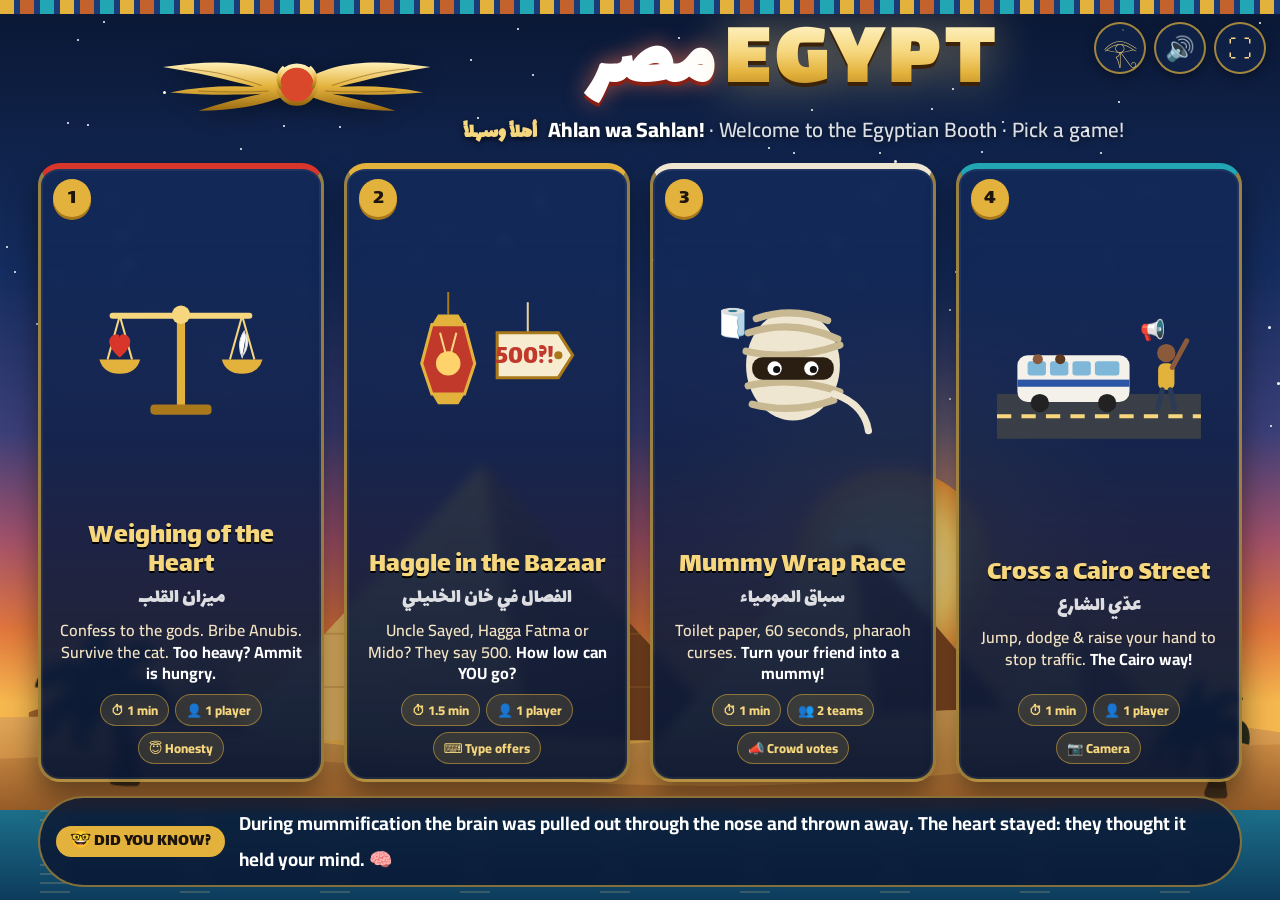
==== index.html @ 9da462ca "Egypt booth: dashboard and four interactive Egyptian games Weighing of the Heart, Haggle in the Baza" ====
<!doctype html>
<html lang="en">
<head>
<meta charset="utf-8">
<meta name="viewport" content="width=device-width, initial-scale=1, viewport-fit=cover">
<meta name="theme-color" content="#10234a">
<meta name="description" content="Egypt booth: 4 funny interactive Egyptian games. Weighing of the Heart, Haggle in the Bazaar, Mummy Wrap Race, Cross a Cairo Street.">
<title>Egypt Booth · أهلاً وسهلاً</title>
<link rel="stylesheet" href="css/base.css?v=20261118c">
<link rel="stylesheet" href="css/dashboard.css?v=20261118c">
<link rel="icon" href="data:image/svg+xml,<svg xmlns='http://www.w3.org/2000/svg' viewBox='0 0 100 100'><text y='.9em' font-size='90'>🔺</text></svg>">
</head>
<body>
<div class="scene" aria-hidden="true">
  <div class="sky"></div>
  <div class="stars" id="stars"></div>
  <div class="sun"></div>
  <svg class="pyramids" viewBox="0 0 1600 420" preserveAspectRatio="xMidYMax slice">
    <defs>
      <linearGradient id="pyL" x1="0" x2="1"><stop offset="0" stop-color="#f3c771"/><stop offset="1" stop-color="#d9993f"/></linearGradient>
      <linearGradient id="pyR" x1="0" x2="1"><stop offset="0" stop-color="#9c5a2a"/><stop offset="1" stop-color="#6e3b1c"/></linearGradient>
      <linearGradient id="dune1" x1="0" y1="0" x2="0" y2="1"><stop offset="0" stop-color="#e2a85a"/><stop offset="1" stop-color="#b8762f"/></linearGradient>
      <linearGradient id="dune2" x1="0" y1="0" x2="0" y2="1"><stop offset="0" stop-color="#c98a43"/><stop offset="1" stop-color="#8f5524"/></linearGradient>
    </defs>
    <!-- far pyramid (Menkaure) -->
    <polygon points="1130,330 1235,215 1340,330" fill="url(#pyL)" opacity=".85"/>
    <polygon points="1235,215 1340,330 1255,330" fill="url(#pyR)" opacity=".85"/>
    <!-- Great pyramid (Khufu) -->
    <polygon points="380,340 640,60 900,340" fill="url(#pyL)"/>
    <polygon points="640,60 900,340 690,340" fill="url(#pyR)"/>
    <g stroke="#b47a35" stroke-width="2" opacity=".35">
      <line x1="430" y1="286" x2="852" y2="286"/><line x1="480" y1="232" x2="802" y2="232"/><line x1="530" y1="178" x2="752" y2="178"/><line x1="580" y1="124" x2="700" y2="124"/>
    </g>
    <!-- Khafre (with casing top) -->
    <polygon points="820,340 1010,120 1200,340" fill="url(#pyL)"/>
    <polygon points="1010,120 1200,340 1045,340" fill="url(#pyR)"/>
    <polygon points="990,143 1010,120 1030,143" fill="#fbe2a6"/>
    <!-- Sphinx silhouette -->
    <g class="sphinx" transform="translate(180,282)">
      <path d="M0,58 L0,30 Q10,24 40,24 L120,22 Q150,20 160,10 L162,-18 Q166,-34 182,-34 Q198,-34 200,-16 L202,8 Q206,14 214,20 L222,58 Z" fill="#a8672e"/>
      <path d="M168,-30 L160,10 L206,10 L198,-30 Q184,-40 168,-30Z" fill="#c4823e"/>
      <rect x="-10" y="50" width="250" height="10" fill="#8f5524"/>
    </g>
    <path d="M0,330 Q200,300 420,335 T900,330 T1400,325 T1600,330 L1600,420 L0,420Z" fill="url(#dune1)"/>
    <path d="M0,370 Q300,340 600,372 T1200,365 T1600,360 L1600,420 L0,420Z" fill="url(#dune2)"/>
  </svg>
  <div class="caravan"><span>🐪</span><span>🐫</span><span>🐪</span></div>
  <div class="nile">
    <div class="shimmer"></div>
    <div class="felucca">⛵</div>
    <div class="felucca f2">⛵</div>
  </div>
  <div class="palm p1">🌴</div><div class="palm p2">🌴</div>
</div>

<div class="frieze top"></div>

<main class="dash">
  <header class="brand">
    <svg class="winged-sun" viewBox="0 0 400 110" aria-hidden="true">
      <defs><linearGradient id="gold" x1="0" y1="0" x2="0" y2="1"><stop offset="0" stop-color="#fff0b8"/><stop offset=".5" stop-color="#e3b23c"/><stop offset="1" stop-color="#9a6a12"/></linearGradient></defs>
      <g fill="url(#gold)">
        <path d="M200,55 C150,20 90,18 10,30 C60,38 100,48 140,58 C100,56 60,58 20,66 C70,70 110,70 150,68 C120,74 90,82 60,92 C110,92 150,84 180,72 Z"/>
        <path d="M200,55 C250,20 310,18 390,30 C340,38 300,48 260,58 C300,56 340,58 380,66 C330,70 290,70 250,68 C280,74 310,82 340,92 C290,92 250,84 220,72 Z"/>
      </g>
      <g stroke="#7a4f0a" stroke-width="1.5" opacity=".5" fill="none">
        <path d="M40,32 C90,36 120,46 150,56"/><path d="M360,32 C310,36 280,46 250,56"/>
        <path d="M60,64 C100,66 130,66 160,64"/><path d="M340,64 C300,66 270,66 240,64"/>
      </g>
      <circle cx="200" cy="55" r="27" fill="#d9482b" stroke="url(#gold)" stroke-width="6"/>
      <path d="M178,60 q-10,-18 4,-30 M222,60 q10,-18 -4,-30" stroke="url(#gold)" stroke-width="5" fill="none"/>
    </svg>
    <div class="titles">
      <h1 class="egypt"><span class="ar-title">مصر</span><span class="en-title">EGYPT</span></h1>
      <p class="welcome"><span class="ar">أهلاً وسهلاً</span> Ahlan wa Sahlan! <span class="dim">· Welcome to the Egyptian Booth · Pick a game!</span></p>
    </div>
  </header>

  <section class="cards" id="cards">
    <a class="card c1" href="heart.html" data-key="1" style="--d:.05s">
      <div class="num">1</div>
      <div class="art">
        <svg viewBox="0 0 200 140" class="art-heart">
          <rect x="96" y="40" width="8" height="90" rx="3" fill="#e3b23c"/>
          <rect x="70" y="124" width="60" height="10" rx="4" fill="#a8781a"/>
          <circle cx="100" cy="36" r="9" fill="#f6d77e"/>
          <g class="beam">
            <rect x="30" y="34" width="140" height="6" rx="3" fill="#f6d77e"/>
            <g class="panL"><line x1="40" y1="37" x2="28" y2="80" stroke="#f6d77e" stroke-width="2"/><line x1="40" y1="37" x2="52" y2="80" stroke="#f6d77e" stroke-width="2"/><path d="M20,80 h40 q-4,14 -20,14 q-16,0 -20,-14z" fill="#e3b23c"/><path d="M40,78 c-10,-8 -14,-18 -6,-22 c4,-2 6,0 6,3 c0,-3 2,-5 6,-3 c8,4 4,14 -6,22z" fill="#d9362b"/></g>
            <g class="panR"><line x1="160" y1="37" x2="148" y2="80" stroke="#f6d77e" stroke-width="2"/><line x1="160" y1="37" x2="172" y2="80" stroke="#f6d77e" stroke-width="2"/><path d="M140,80 h40 q-4,14 -20,14 q-16,0 -20,-14z" fill="#e3b23c"/><path d="M160,78 q-6,-14 2,-26 q4,10 -2,26z M160,77 q8,-10 4,-22" fill="#fff" stroke="#ddd"/></g>
          </g>
        </svg>
      </div>
      <h2>Weighing of the Heart</h2>
      <p class="ar-sub">ميزان القلب</p>
      <p class="tag">Confess to the gods. Bribe Anubis. Survive the cat. <b>Too heavy? Ammit is hungry.</b></p>
      <div class="meta"><span>⏱ 1 min</span><span>👤 1 player</span><span>😇 Honesty</span></div>
    </a>

    <a class="card c2" href="haggle.html" data-key="2" style="--d:.15s">
      <div class="num">2</div>
      <div class="art">
        <svg viewBox="0 0 200 140" class="art-haggle">
          <g class="lantern">
            <line x1="62" y1="0" x2="62" y2="22" stroke="#a8781a" stroke-width="2"/>
            <path d="M52,22 h20 l6,10 h-32z" fill="#e3b23c"/>
            <path d="M46,32 h32 l10,38 l-10,30 h-32 l-10,-30z" fill="#c0392b" stroke="#e3b23c" stroke-width="3"/>
            <path d="M54,40 l8,30 l8,-30" stroke="#f6d77e" stroke-width="2" fill="none"/>
            <path d="M46,100 h32 l-6,10 h-20z" fill="#e3b23c"/>
            <circle cx="62" cy="70" r="12" fill="#ffd36b" class="glow"/>
          </g>
          <g class="tag-swing">
            <line x1="140" y1="10" x2="140" y2="40" stroke="#e8d09b" stroke-width="2"/>
            <path d="M110,40 h60 l14,22 l-14,22 h-60z" fill="#f8ecd0" stroke="#a8781a" stroke-width="3"/>
            <circle cx="170" cy="62" r="4" fill="#a8781a"/>
            <text x="137" y="70" text-anchor="middle" font-family="Lalezar, Impact" font-size="26" fill="#c0392b">500?!</text>
          </g>
        </svg>
      </div>
      <h2>Haggle in the Bazaar</h2>
      <p class="ar-sub">الفصال في خان الخليلي</p>
      <p class="tag">Uncle Sayed, Hagga Fatma or Mido? They say 500. <b>How low can YOU go?</b></p>
      <div class="meta"><span>⏱ 1.5 min</span><span>👤 1 player</span><span>⌨️ Type offers</span></div>
    </a>

    <a class="card c3" href="mummy.html" data-key="3" style="--d:.25s">
      <div class="num">3</div>
      <div class="art">
        <svg viewBox="0 0 200 140" class="art-mummy">
          <g class="mummy-head">
            <ellipse cx="100" cy="72" rx="46" ry="54" fill="#efe6d2"/>
            <g stroke="#c9b993" stroke-width="7" stroke-linecap="round" fill="none">
              <path d="M56,40 q44,-14 88,6"/><path d="M54,58 q46,10 92,-6"/><path d="M56,92 q44,-10 90,6"/><path d="M60,110 q40,10 80,-4"/><path d="M64,26 q36,-12 70,2"/>
            </g>
            <rect x="60" y="64" width="80" height="22" rx="10" fill="#2a1d12"/>
            <circle class="eye" cx="82" cy="75" r="7" fill="#fff"/><circle class="eye" cx="118" cy="75" r="7" fill="#fff"/>
            <circle class="pupil" cx="84" cy="76" r="3.5" fill="#111"/><circle class="pupil" cx="120" cy="76" r="3.5" fill="#111"/>
            <path d="M140,100 q30,10 34,36" stroke="#efe6d2" stroke-width="7" fill="none" stroke-linecap="round" class="strip"/>
          </g>
          <text x="24" y="40" font-size="28">🧻</text>
        </svg>
      </div>
      <h2>Mummy Wrap Race</h2>
      <p class="ar-sub">سباق المومياء</p>
      <p class="tag">Toilet paper, 60 seconds, pharaoh curses. <b>Turn your friend into a mummy!</b></p>
      <div class="meta"><span>⏱ 1 min</span><span>👥 2 teams</span><span>📣 Crowd votes</span></div>
    </a>

    <a class="card c4" href="street.html" data-key="4" style="--d:.35s">
      <div class="num">4</div>
      <div class="art">
        <svg viewBox="0 0 200 140" class="art-street">
          <rect x="0" y="96" width="200" height="44" fill="#3a3f47"/>
          <g stroke="#f6d77e" stroke-width="4" stroke-dasharray="14 10"><line x1="0" y1="118" x2="200" y2="118"/></g>
          <g class="bus">
            <rect x="20" y="58" width="110" height="46" rx="10" fill="#f4f1ea"/>
            <rect x="20" y="82" width="110" height="7" fill="#2b56a6"/>
            <rect x="30" y="64" width="18" height="14" rx="3" fill="#7fb7d9"/><rect x="52" y="64" width="18" height="14" rx="3" fill="#7fb7d9"/><rect x="74" y="64" width="18" height="14" rx="3" fill="#7fb7d9"/><rect x="96" y="64" width="24" height="14" rx="3" fill="#7fb7d9"/>
            <circle cx="42" cy="105" r="9" fill="#222"/><circle cx="108" cy="105" r="9" fill="#222"/>
            <circle cx="40" cy="62" r="5" fill="#8b5a3c"/><circle cx="62" cy="62" r="5" fill="#5c3a22"/>
          </g>
          <g class="walker">
            <circle cx="166" cy="56" r="9" fill="#8b5a3c"/>
            <rect x="158" y="66" width="16" height="26" rx="6" fill="#e3b23c"/>
            <line x1="172" y1="70" x2="186" y2="44" stroke="#8b5a3c" stroke-width="5" stroke-linecap="round" class="hand"/>
            <line x1="162" y1="92" x2="158" y2="110" stroke="#2b3a55" stroke-width="5" stroke-linecap="round"/><line x1="170" y1="92" x2="174" y2="110" stroke="#2b3a55" stroke-width="5" stroke-linecap="round"/>
          </g>
          <text x="140" y="40" font-size="20" class="honk">📢</text>
        </svg>
      </div>
      <h2>Cross a Cairo Street</h2>
      <p class="ar-sub">عدّي الشارع</p>
      <p class="tag">Jump, dodge &amp; raise your hand to stop traffic. <b>The Cairo way!</b></p>
      <div class="meta"><span>⏱ 1 min</span><span>👤 1 player</span><span>📷 Camera</span></div>
    </a>
  </section>

  <footer class="ticker">
    <div class="ticker-label">🤓 DID YOU KNOW?</div>
    <div class="ticker-text" id="fact"></div>
  </footer>
</main>

<div class="corner">
  <button class="iconbtn" id="nameBtn" title="Your name in hieroglyphs (N)">𓂀</button>
  <button class="iconbtn" id="muteBtn" title="Sound (M)">🔊</button>
  <button class="iconbtn" id="fsBtn" title="Fullscreen (F)">⛶</button>
</div>

<div class="modal" id="nameModal" hidden>
  <div class="modal-card">
    <button class="iconbtn close" id="nameClose" aria-label="Close">✕</button>
    <h2>Your Name in Hieroglyphs <span class="ar">اسمك بالهيروغليفي</span></h2>
    <p>Type your name and see how a pharaoh would have written it 3,000 years ago.</p>
    <input id="nameInput" maxlength="16" placeholder="Type your name…" autocomplete="off" spellcheck="false">
    <div class="name-out" id="nameOut"></div>
    <div class="legend" id="nameLegend"></div>
    <p class="small">The oval frame is a <b>cartouche</b>. Only pharaohs had their names in one, so today you're royalty. 👑</p>
  </div>
</div>

<script src="js/common.js?v=20261118c"></script>
<script src="js/dashboard.js?v=20261118c"></script>
</body>
</html>
---- css/base.css ----
/* ===== Egypt Booth — shared styles ===== */
@font-face { font-family: "Lalezar"; src: url("../vendor/fonts/lalezar-latin.woff2") format("woff2"); font-display: swap; unicode-range: U+0000-00FF, U+0131, U+0152-0153, U+02BB-02BC, U+02C6, U+02DA, U+02DC, U+2000-206F, U+2074, U+20AC, U+2122, U+2191, U+2193, U+2212, U+2215, U+FEFF, U+FFFD; }
@font-face { font-family: "Lalezar"; src: url("../vendor/fonts/lalezar-arabic.woff2") format("woff2"); font-display: swap; unicode-range: U+0600-06FF, U+0750-077F, U+0870-088E, U+0890-0891, U+0897-08E1, U+08E3-08FF, U+200C-200E, U+2010-2011, U+204F, U+2E41, U+FB50-FDFF, U+FE70-FE74, U+FE76-FEFC; }
@font-face { font-family: "Cairo"; src: url("../vendor/fonts/cairo-latin.woff2") format("woff2"); font-weight: 200 1000; font-display: swap; unicode-range: U+0000-00FF, U+0131, U+0152-0153, U+02BB-02BC, U+02C6, U+02DA, U+02DC, U+2000-206F, U+2074, U+20AC, U+2122, U+2191, U+2193, U+2212, U+2215, U+FEFF, U+FFFD; }
@font-face { font-family: "Cairo"; src: url("../vendor/fonts/cairo-arabic.woff2") format("woff2"); font-weight: 200 1000; font-display: swap; unicode-range: U+0600-06FF, U+0750-077F, U+0870-088E, U+0890-0891, U+0897-08E1, U+08E3-08FF, U+200C-200E, U+2010-2011, U+204F, U+2E41, U+FB50-FDFF, U+FE70-FE74, U+FE76-FEFC; }
@font-face { font-family: "Hiero"; src: url("../vendor/fonts/noto-hieroglyphs.woff2") format("woff2"); font-display: swap; }

:root {
  --lapis: #10234a;
  --lapis-2: #1b3b78;
  --lapis-3: #2b56a6;
  --gold: #e3b23c;
  --gold-2: #f6d77e;
  --gold-3: #a8781a;
  --sand: #f3e3c3;
  --papyrus: #ead8ab;
  --papyrus-2: #d9c08a;
  --terracotta: #c4622d;
  --nile: #22a6b3;
  --ink: #1d140c;
  --red: #c0392b;
  --green: #2e9e5b;
  --display: "Lalezar", "Impact", "Arial Black", system-ui, sans-serif;
  --body: "Cairo", "Segoe UI", system-ui, sans-serif;
  --hiero: "Hiero", "Segoe UI Historic", "Noto Sans Egyptian Hieroglyphs", serif;
  --radius: 18px;
  --shadow: 0 10px 30px rgba(0,0,0,.35);
}

* { box-sizing: border-box; }
[hidden] { display: none !important; }
html, body { height: 100%; }
body {
  margin: 0;
  font-family: var(--body);
  color: var(--sand);
  background: var(--lapis);
  overflow: hidden;
  user-select: none;
  -webkit-user-select: none;
}
input, textarea { user-select: text; -webkit-user-select: text; }
button { font-family: inherit; cursor: pointer; }
.ar { font-family: var(--display); direction: rtl; }

/* ---------- buttons ---------- */
.btn {
  --c: var(--gold);
  --t: var(--ink);
  display: inline-flex; align-items: center; justify-content: center; gap: .5em;
  border: 0; border-radius: 999px;
  padding: .7em 1.5em;
  font-family: var(--display); font-size: clamp(18px, 1.6vw, 28px); letter-spacing: .5px;
  color: var(--t);
  background: linear-gradient(180deg, color-mix(in srgb, var(--c) 80%, #fff) 0%, var(--c) 55%, color-mix(in srgb, var(--c) 75%, #000) 100%);
  box-shadow: 0 5px 0 color-mix(in srgb, var(--c) 55%, #000), 0 10px 22px rgba(0,0,0,.35);
  transition: transform .12s, box-shadow .12s, filter .12s;
}
.btn:hover { filter: brightness(1.08); transform: translateY(-2px); }
.btn:active { transform: translateY(4px); box-shadow: 0 1px 0 color-mix(in srgb, var(--c) 55%, #000), 0 4px 10px rgba(0,0,0,.3); }
.btn:focus-visible { outline: 4px solid #fff; outline-offset: 3px; }
.btn.blue { --c: var(--lapis-3); --t: #fff; }
.btn.red { --c: #d9483b; --t: #fff; }
.btn.green { --c: #34b36a; --t: #fff; }
.btn.ghost { --c: rgba(255,255,255,.14); --t: #fff; box-shadow: none; background: rgba(255,255,255,.12); border: 2px solid rgba(255,255,255,.35); }
.btn.small { font-size: clamp(14px, 1.1vw, 18px); padding: .5em 1.1em; }
.btn .key { font-family: var(--body); font-weight: 800; font-size: .6em; background: rgba(0,0,0,.18); border-radius: 6px; padding: .1em .45em; }
.btn[disabled] { opacity: .45; pointer-events: none; }

/* ---------- top bar for games ---------- */
.gamebar {
  position: fixed; top: 0; left: 0; right: 0; z-index: 50;
  display: flex; align-items: center; justify-content: space-between; gap: 12px;
  padding: 10px 18px;
  pointer-events: none;
}
.gamebar > * { pointer-events: auto; }
.gamebar .title {
  font-family: var(--display); font-size: clamp(18px, 1.8vw, 30px); color: var(--gold-2);
  text-shadow: 0 2px 0 #000, 0 0 18px rgba(227,178,60,.5);
  background: rgba(16,35,74,.65); padding: 4px 22px; border-radius: 999px; border: 2px solid rgba(227,178,60,.5);
  backdrop-filter: blur(4px);
}
.iconbtn {
  width: 52px; height: 52px; border-radius: 50%;
  border: 2px solid rgba(227,178,60,.7); background: rgba(16,35,74,.75);
  color: var(--gold-2); font-size: 24px; display: grid; place-items: center;
  box-shadow: 0 4px 12px rgba(0,0,0,.35); transition: transform .15s;
}
.iconbtn:hover { transform: scale(1.08); }
.iconbtn:focus-visible { outline: 3px solid #fff; }
.bar-right { display: flex; gap: 10px; }

/* ---------- screens ---------- */
.screen { position: fixed; inset: 0; display: none; }
.screen.active { display: block; }

/* ---------- egyptian frieze ---------- */
.frieze {
  height: 14px;
  background:
    repeating-linear-gradient(90deg, var(--gold) 0 14px, var(--lapis-2) 14px 20px, var(--terracotta) 20px 34px, var(--lapis-2) 34px 40px, var(--nile) 40px 54px, var(--lapis-2) 54px 60px);
}

/* ---------- cartouche ---------- */
.cartouche {
  display: inline-flex; align-items: center; gap: .08em;
  font-family: var(--hiero); font-size: 46px; line-height: 1.1; color: var(--ink);
  padding: .12em .45em .12em .35em;
  background: linear-gradient(180deg, #fbefcf, #e9cf92);
  border: 4px solid var(--gold-3); border-radius: 999px;
  position: relative; box-shadow: inset 0 0 0 3px #fff6, 0 6px 18px rgba(0,0,0,.3);
  min-height: 1.5em; min-width: 2.2em;
}
.cartouche::after { content: ""; position: absolute; right: -14px; top: 12%; bottom: 12%; width: 7px; background: var(--gold-3); border-radius: 4px; }

/* ---------- closure overlay ---------- */
.closure {
  position: fixed; inset: 0; z-index: 200;
  display: grid; place-items: center;
  background: radial-gradient(ellipse at 50% 40%, rgba(27,59,120,.92), rgba(5,12,28,.97));
  animation: fadeIn .4s ease;
  overflow: hidden;
}
.closure::before {
  content: ""; position: absolute; inset: -50%;
  background: repeating-conic-gradient(from 0deg, rgba(227,178,60,.10) 0 10deg, transparent 10deg 20deg);
  animation: spin 40s linear infinite;
}
.closure.mood-lose::before { background: repeating-conic-gradient(from 0deg, rgba(196,98,45,.10) 0 10deg, transparent 10deg 20deg); }
.closure-card {
  position: relative; z-index: 2;
  width: min(1040px, 94vw); max-height: 96vh; overflow-y: auto; overflow-x: hidden;
  text-align: center;
  padding: clamp(12px, 2.2vh, 34px) clamp(18px, 3vw, 50px);
  background: linear-gradient(180deg, #f8ecd0, #e8d09b);
  color: var(--ink);
  border-radius: 28px;
  border: 6px solid var(--gold);
  box-shadow: 0 0 0 6px var(--lapis), 0 0 0 10px var(--gold-3), 0 30px 80px rgba(0,0,0,.6);
  animation: popIn .6s cubic-bezier(.2,1.6,.4,1);
}
.closure-emoji { font-size: clamp(44px, 7.5vh, 90px); line-height: 1; animation: bounce 1.2s ease-in-out infinite; }
.closure-ar { font-family: var(--display); font-size: clamp(34px, 6vh, 76px); margin: 2px 0 0; color: var(--lapis); line-height: 1.2; direction: rtl; }
.closure-title { font-family: var(--display); font-size: clamp(26px, 4.4vh, 54px); margin: 0; color: var(--terracotta); line-height: 1.1; }
.closure-trans { font-size: clamp(15px, 2vh, 20px); font-style: italic; opacity: .75; margin: 2px 0 6px; }
.closure-sub { font-size: clamp(17px, 2.5vh, 26px); font-weight: 700; margin: 4px auto 8px; max-width: 800px; line-height: 1.35; }
.closure-stats { display: flex; flex-wrap: wrap; gap: 12px; justify-content: center; margin: 6px 0; }
.stat {
  background: var(--lapis); color: var(--gold-2); border-radius: 14px; padding: 8px 18px; min-width: 130px;
  box-shadow: inset 0 0 0 2px var(--gold-3);
}
.stat b { display: block; font-family: var(--display); font-size: clamp(24px, 3.6vh, 38px); color: #fff; line-height: 1.1; }
.stat span { font-size: 14px; font-weight: 700; letter-spacing: .5px; text-transform: uppercase; }
.closure-extra { margin: 8px 0; max-width: 100%; }
.closure-signoff { font-size: clamp(16px, 2.2vh, 22px); font-weight: 800; color: var(--lapis-2); margin: 6px 0 2px; }
.closure-gloss { font-size: 14px; opacity: .8; margin-bottom: 10px; }
.closure-gloss b { color: var(--terracotta); }
.closure-actions { display: flex; gap: 16px; justify-content: center; flex-wrap: wrap; }
.closure-auto { font-size: 13px; opacity: .6; margin-top: 6px; }
.camel-walk {
  position: absolute; bottom: 3vh; left: -160px; z-index: 1; font-size: 90px;
  animation: camelWalk 14s linear infinite;
  transform: scaleX(-1);
}
.camel-walk span { display: inline-block; animation: camelBob .6s ease-in-out infinite; }

/* ---------- toast ---------- */
.toast {
  position: fixed; left: 50%; top: 90px; transform: translateX(-50%);
  z-index: 300; background: var(--lapis); color: var(--gold-2); border: 2px solid var(--gold);
  padding: 10px 22px; border-radius: 999px; font-weight: 800; font-size: 18px;
  box-shadow: var(--shadow); animation: toastIn .3s ease;
}

/* ---------- confetti canvas ---------- */
#confetti { position: fixed; inset: 0; pointer-events: none; z-index: 250; }

/* ---------- keyframes ---------- */
@keyframes fadeIn { from { opacity: 0; } to { opacity: 1; } }
@keyframes popIn { 0% { transform: scale(.4) rotate(-4deg); opacity: 0; } 100% { transform: scale(1) rotate(0); opacity: 1; } }
@keyframes spin { to { transform: rotate(360deg); } }
@keyframes bounce { 0%,100% { transform: translateY(0); } 50% { transform: translateY(-12px); } }
@keyframes camelWalk { from { left: -160px; } to { left: 110vw; } }
@keyframes camelBob { 0%,100% { transform: translateY(0) rotate(-2deg); } 50% { transform: translateY(-8px) rotate(2deg); } }
@keyframes toastIn { from { opacity: 0; transform: translate(-50%, -20px); } to { opacity: 1; transform: translate(-50%, 0); } }
@keyframes shake { 0%,100% { transform: translate(0,0); } 20% { transform: translate(-12px, 6px); } 40% { transform: translate(10px,-8px); } 60% { transform: translate(-8px, 4px); } 80% { transform: translate(6px,-4px); } }
@keyframes pulse { 0%,100% { transform: scale(1); } 50% { transform: scale(1.06); } }
@keyframes floatUp { from { opacity: 1; transform: translateY(0); } to { opacity: 0; transform: translateY(-80px); } }

@media (prefers-reduced-motion: reduce) {
  .closure::before, .camel-walk { animation: none; }
}

/* ===== PHONE ===== */
html { -webkit-text-size-adjust: 100%; }
button, a { touch-action: manipulation; -webkit-tap-highlight-color: transparent; }
@media (max-width: 760px), (max-height: 520px) {
  .gamebar { padding: 6px 8px; padding-top: max(6px, env(safe-area-inset-top)); }
  .iconbtn { width: 40px; height: 40px; font-size: 19px; }
  .bar-right { gap: 6px; }
  .gamebar .title { font-size: 14px; padding: 3px 12px; max-width: calc(100vw - 200px); overflow: hidden; text-overflow: ellipsis; white-space: nowrap; }
  .btn { font-size: 17px; padding: .65em 1.1em; }
  .btn .key { display: none; }
  .closure { place-items: start center; overflow-y: auto; padding: 10px 0; }
  .closure-card { width: 96vw; max-height: none; padding: 14px 12px; border-width: 4px; box-shadow: 0 0 0 4px var(--lapis), 0 20px 50px rgba(0,0,0,.6); }
  .closure-emoji { font-size: 44px; }
  .closure-ar { font-size: 32px; }
  .closure-title { font-size: 26px; }
  .closure-sub { font-size: 16px; }
  .stat { min-width: 0; flex: 1 1 28%; padding: 6px 8px; }
  .stat b { font-size: 22px; }
  .stat span { font-size: 10px; }
  .closure-signoff { font-size: 14px; }
  .closure-actions .btn { flex: 1 1 40%; }
  .camel-walk { font-size: 50px; }
  .cartouche { font-size: 34px; }
}
---- css/dashboard.css ----
/* ===== Dashboard ===== */
.scene { position: fixed; inset: 0; overflow: hidden; z-index: 0; }
.sky { position: absolute; inset: 0; background: linear-gradient(180deg, #0a1733 0%, #142c5e 30%, #3b3f78 48%, #a2516a 60%, #e0763c 70%, #f6b74e 78%); }
.stars { position: absolute; inset: 0 0 50% 0; }
.stars i { position: absolute; width: 2px; height: 2px; background: #fff; border-radius: 50%; animation: twinkle 3s ease-in-out infinite; }
.sun { position: absolute; left: 62%; top: 52%; width: 22vh; height: 22vh; border-radius: 50%; background: radial-gradient(circle, #fff6c9 0%, #ffd56b 45%, #f39a3a 70%, rgba(243,154,58,0) 72%); box-shadow: 0 0 120px 60px rgba(255,190,90,.45); animation: sunPulse 6s ease-in-out infinite; }
.pyramids { position: absolute; left: 0; right: 0; bottom: 9vh; width: 100%; height: 46vh; }
.caravan { position: absolute; bottom: 15vh; left: -20vw; font-size: 3.4vh; filter: brightness(.25) sepia(1); animation: caravan 70s linear infinite; white-space: nowrap; transform: scaleX(-1); }
.caravan span { display: inline-block; margin-right: 1.2vh; animation: camelBob .7s ease-in-out infinite; }
.caravan span:nth-child(2) { animation-delay: .2s; } .caravan span:nth-child(3) { animation-delay: .4s; }
.nile { position: absolute; left: 0; right: 0; bottom: 0; height: 10vh; background: linear-gradient(180deg, #1c6f8a, #0d3b5c); overflow: hidden; }
.nile .shimmer { position: absolute; inset: 0; background: repeating-linear-gradient(90deg, transparent 0 40px, rgba(255,220,150,.35) 40px 70px, transparent 70px 140px); background-size: 280px 100%; opacity: .5; animation: shimmer 6s linear infinite; mask-image: repeating-linear-gradient(180deg, #000 0 2px, transparent 2px 9px); -webkit-mask-image: repeating-linear-gradient(180deg, #000 0 2px, transparent 2px 9px); }
.felucca { position: absolute; bottom: 2vh; left: -10vw; font-size: 6vh; animation: sail 48s linear infinite; filter: drop-shadow(0 4px 2px rgba(0,0,0,.3)); }
.felucca.f2 { font-size: 4vh; bottom: 5vh; animation-duration: 75s; animation-delay: -30s; opacity: .8; }
.palm { position: absolute; bottom: 7vh; font-size: 16vh; filter: brightness(.35) saturate(.6); transform-origin: bottom center; animation: sway 5s ease-in-out infinite; }
.palm.p1 { left: 1vw; } .palm.p2 { right: 1vw; font-size: 12vh; animation-delay: -2s; }

.frieze.top { position: fixed; top: 0; left: 0; right: 0; z-index: 5; }

.dash { position: relative; z-index: 2; height: 100vh; display: flex; flex-direction: column; padding: 2.4vh 3vw 1.5vh; gap: 1.6vh; }

/* brand */
.brand { display: flex; align-items: center; justify-content: center; gap: 2vw; animation: dropIn .9s cubic-bezier(.2,1.4,.4,1) both; }
.winged-sun { width: clamp(160px, 22vw, 360px); filter: drop-shadow(0 4px 10px rgba(0,0,0,.4)); animation: float 4s ease-in-out infinite; }
.titles { text-align: center; }
.egypt { margin: 0; display: flex; align-items: baseline; justify-content: center; gap: .3em; line-height: .95; }
.en-title { font-family: var(--display); font-size: clamp(54px, 10vh, 120px); letter-spacing: .08em; background: linear-gradient(180deg, #fff3c4 0%, #f6d77e 35%, #e3b23c 60%, #9a6a12 100%); -webkit-background-clip: text; background-clip: text; color: transparent; filter: drop-shadow(0 4px 0 #3b2208) drop-shadow(0 0 24px rgba(246,215,126,.45)); }
.ar-title { font-family: var(--display); font-size: clamp(48px, 9vh, 108px); color: #fff; text-shadow: 0 4px 0 #8a1f14, 0 0 22px rgba(255,120,80,.6); }
.welcome { margin: .3vh 0 0; font-size: clamp(16px, 2.3vh, 26px); font-weight: 800; color: #fff; text-shadow: 0 2px 6px rgba(0,0,0,.7); }
.welcome .ar { color: var(--gold-2); margin-right: .3em; }
.welcome .dim { font-weight: 600; opacity: .85; }

/* cards */
.cards { flex: 1; display: grid; grid-template-columns: repeat(4, 1fr); gap: 1.6vw; min-height: 0; }
.card {
  position: relative; display: flex; flex-direction: column; align-items: center; text-align: center;
  padding: 1.4vh 1.2vw 1.6vh; text-decoration: none; color: var(--sand);
  background: linear-gradient(180deg, rgba(20,44,94,.55) 0%, rgba(14,32,70,.86) 45%, rgba(10,23,51,.95) 100%);
  border: 3px solid rgba(227,178,60,.65); border-radius: 22px;
  box-shadow: 0 14px 30px rgba(0,0,0,.45), inset 0 0 0 2px rgba(255,255,255,.06);
  overflow: hidden; outline: none;
  transition: transform .25s cubic-bezier(.2,1.4,.4,1), box-shadow .25s, border-color .25s;
  animation: cardIn .8s cubic-bezier(.2,1.4,.4,1) both; animation-delay: var(--d);
  backdrop-filter: blur(6px);
}
.card::before { content: ""; position: absolute; top: 0; left: -120%; width: 60%; height: 100%; background: linear-gradient(100deg, transparent, rgba(255,255,255,.18), transparent); transform: skewX(-20deg); transition: left .6s; }
.card:hover::before, .card.sel::before { left: 140%; }
.card:hover, .card.sel { transform: translateY(-10px) scale(1.03); border-color: var(--gold-2); box-shadow: 0 24px 50px rgba(0,0,0,.55), 0 0 0 4px rgba(246,215,126,.35), 0 0 40px rgba(246,215,126,.35); }
.card .num { position: absolute; top: 10px; left: 12px; width: 38px; height: 38px; border-radius: 50%; display: grid; place-items: center; font-family: var(--display); font-size: 22px; color: var(--ink); background: var(--gold); box-shadow: 0 3px 0 var(--gold-3); }
.card .art { width: 100%; flex: 1 1 auto; min-height: 0; display: grid; place-items: center; }
.card .art svg { width: 82%; max-height: 100%; height: auto; overflow: visible; }
.card h2 { margin: .6vh 0 0; font-family: var(--display); font-weight: 400; font-size: clamp(20px, 3.1vh, 36px); color: var(--gold-2); line-height: 1.05; text-shadow: 0 2px 0 #000; }
.card .ar-sub { margin: .2vh 0 .6vh; font-family: var(--display); font-size: clamp(16px, 2.3vh, 26px); color: #fff; opacity: .85; direction: rtl; }
.card .tag { margin: 0 0 1vh; font-size: clamp(13px, 1.8vh, 19px); line-height: 1.35; font-weight: 600; min-height: 3.6em; }
.card .tag b { color: #fff; }
.card .meta { display: flex; flex-wrap: wrap; gap: 6px; justify-content: center; }
.card .meta span { font-size: clamp(11px, 1.45vh, 15px); font-weight: 800; background: rgba(227,178,60,.15); border: 1px solid rgba(227,178,60,.5); color: var(--gold-2); padding: 3px 10px; border-radius: 999px; }
.c1 { --accent: #d9362b; } .c2 { --accent: #e3b23c; } .c3 { --accent: #efe6d2; } .c4 { --accent: #22a6b3; }
.card { border-top: 6px solid var(--accent); }

/* card art animations */
.art-heart .beam { transform-origin: 100px 37px; animation: tilt 3s ease-in-out infinite; }
.art-heart .panL { transform-origin: 40px 37px; animation: untilt 3s ease-in-out infinite; }
.art-heart .panR { transform-origin: 160px 37px; animation: untilt 3s ease-in-out infinite; }
.art-haggle .lantern { transform-origin: 62px 0; animation: swing 2.6s ease-in-out infinite; }
.art-haggle .tag-swing { transform-origin: 140px 10px; animation: swing 2s ease-in-out infinite reverse; }
.art-haggle .glow { animation: glow 1.4s ease-in-out infinite; }
.art-mummy .mummy-head { transform-origin: 100px 120px; animation: wobble 2.4s ease-in-out infinite; }
.art-mummy .pupil { animation: look 3s ease-in-out infinite; }
.art-mummy .eye, .art-mummy .pupil { transform-box: fill-box; transform-origin: center; }
.art-mummy .strip { animation: flap 1s ease-in-out infinite; transform-origin: 140px 100px; }
.art-street .bus { animation: drive 3s linear infinite; }
.art-street .hand { transform-origin: 172px 70px; animation: wave .5s ease-in-out infinite alternate; }
.art-street .honk { animation: honk 1s steps(2) infinite; }

/* ticker */
.ticker { display: flex; align-items: center; gap: 14px; background: rgba(10,23,51,.85); border: 2px solid rgba(227,178,60,.55); border-radius: 999px; padding: .8vh 1.2vw; min-height: 5vh; backdrop-filter: blur(4px); }
.ticker-label { flex: none; font-family: var(--display); color: var(--ink); background: var(--gold); padding: 2px 14px; border-radius: 999px; font-size: clamp(14px, 1.9vh, 20px); }
.ticker-text { font-weight: 700; font-size: clamp(14px, 2.1vh, 22px); color: #fff; transition: opacity .5s, transform .5s; }
.ticker-text.out { opacity: 0; transform: translateY(10px); }

.corner { position: fixed; right: 14px; top: 22px; z-index: 10; display: flex; gap: 8px; }
#nameBtn { font-family: var(--hiero); font-size: 28px; }

/* modal */
.modal { position: fixed; inset: 0; z-index: 100; display: grid; place-items: center; background: rgba(5,12,28,.75); backdrop-filter: blur(6px); animation: fadeIn .25s; }
.modal[hidden] { display: none; }
.modal-card { position: relative; width: min(820px, 92vw); text-align: center; padding: 30px 36px; color: var(--ink); background: linear-gradient(180deg, #f8ecd0, #e8d09b); border: 6px solid var(--gold); border-radius: 26px; box-shadow: 0 0 0 6px var(--lapis), 0 30px 80px rgba(0,0,0,.6); animation: popIn .45s cubic-bezier(.2,1.6,.4,1); }
.modal-card h2 { font-family: var(--display); font-weight: 400; color: var(--lapis); font-size: 38px; margin: 0; }
.modal-card h2 .ar { display: block; font-size: 26px; color: var(--terracotta); }
.modal-card p { font-size: 18px; font-weight: 600; }
.modal-card .close { position: absolute; right: 14px; top: 14px; }
#nameInput { width: 100%; font-family: var(--display); font-size: 36px; text-align: center; padding: 10px 16px; border: 4px solid var(--gold-3); border-radius: 16px; background: #fffaf0; color: var(--lapis); outline: none; }
#nameInput:focus { border-color: var(--lapis-3); }
.name-out { min-height: 110px; display: grid; place-items: center; margin: 18px 0 8px; }
.name-out .cartouche { font-size: 64px; animation: popIn .3s; }
.legend { display: flex; flex-wrap: wrap; gap: 8px; justify-content: center; }
.legend span { background: var(--lapis); color: var(--gold-2); border-radius: 10px; padding: 4px 10px; font-weight: 700; font-size: 14px; }
.legend span i { font-style: normal; font-family: var(--hiero); font-size: 22px; color: #fff; margin-right: 4px; }
.modal-card .small { font-size: 15px; opacity: .8; margin-bottom: 0; }

/* keyframes */
@keyframes twinkle { 0%,100% { opacity: .2; } 50% { opacity: 1; } }
@keyframes sunPulse { 0%,100% { transform: scale(1); } 50% { transform: scale(1.05); } }
@keyframes caravan { from { left: -20vw; } to { left: 110vw; } }
@keyframes sail { from { left: -10vw; } to { left: 110vw; } }
@keyframes shimmer { from { background-position: 0 0; } to { background-position: 280px 0; } }
@keyframes sway { 0%,100% { transform: rotate(-2deg); } 50% { transform: rotate(2deg); } }
@keyframes float { 0%,100% { transform: translateY(0); } 50% { transform: translateY(-8px); } }
@keyframes dropIn { from { opacity: 0; transform: translateY(-60px); } to { opacity: 1; transform: none; } }
@keyframes cardIn { from { opacity: 0; transform: translateY(60px) scale(.9); } to { opacity: 1; transform: none; } }
@keyframes tilt { 0%,100% { transform: rotate(-9deg); } 50% { transform: rotate(9deg); } }
@keyframes untilt { 0%,100% { transform: rotate(9deg); } 50% { transform: rotate(-9deg); } }
@keyframes swing { 0%,100% { transform: rotate(-7deg); } 50% { transform: rotate(7deg); } }
@keyframes glow { 0%,100% { opacity: .5; } 50% { opacity: 1; } }
@keyframes wobble { 0%,100% { transform: rotate(-5deg); } 50% { transform: rotate(5deg); } }
@keyframes look { 0%,40% { transform: translateX(0); } 50%,90% { transform: translateX(-5px); } }
@keyframes flap { 0%,100% { transform: rotate(0); } 50% { transform: rotate(12deg); } }
@keyframes drive { from { transform: translateX(-140px); } to { transform: translateX(220px); } }
@keyframes wave { from { transform: rotate(-12deg); } to { transform: rotate(14deg); } }
@keyframes honk { 50% { opacity: 0; } }

@media (max-width: 1000px) {
  body { overflow: auto; }
  .dash { height: auto; min-height: 100vh; }
  .cards { grid-template-columns: repeat(2, 1fr); }
  .card .art { height: 18vh; flex: none; }
  .brand { flex-direction: column; gap: 0; }
}

/* ===== PHONE ===== */
@media (max-width: 600px) {
  .dash { padding: 64px 12px 16px; gap: 14px; }
  .cards { grid-template-columns: 1fr; gap: 14px; }
  .card { padding: 12px 12px 14px; }
  .card .art { height: 15vh; }
  .card .tag { min-height: 0; font-size: 15px; }
  .card h2 { font-size: 26px; }
  .winged-sun { width: 60vw; }
  .en-title { font-size: 54px; }
  .ar-title { font-size: 46px; }
  .welcome { font-size: 15px; text-align: center; }
  .welcome .dim { display: block; }
  .ticker { border-radius: 18px; flex-direction: column; align-items: flex-start; gap: 6px; }
  .corner { top: 10px; right: 10px; }
  .corner .iconbtn { width: 42px; height: 42px; }
  .palm { display: none; }
  .modal-card { padding: 20px 14px; }
  .modal-card h2 { font-size: 26px; }
  #nameInput { font-size: 26px; }
  .name-out .cartouche { font-size: 44px; }
}
@media (max-height: 520px) and (min-width: 601px) {
  body { overflow: auto; }
  .dash { height: auto; }
  .card .art { height: 26vh; flex: none; }
}
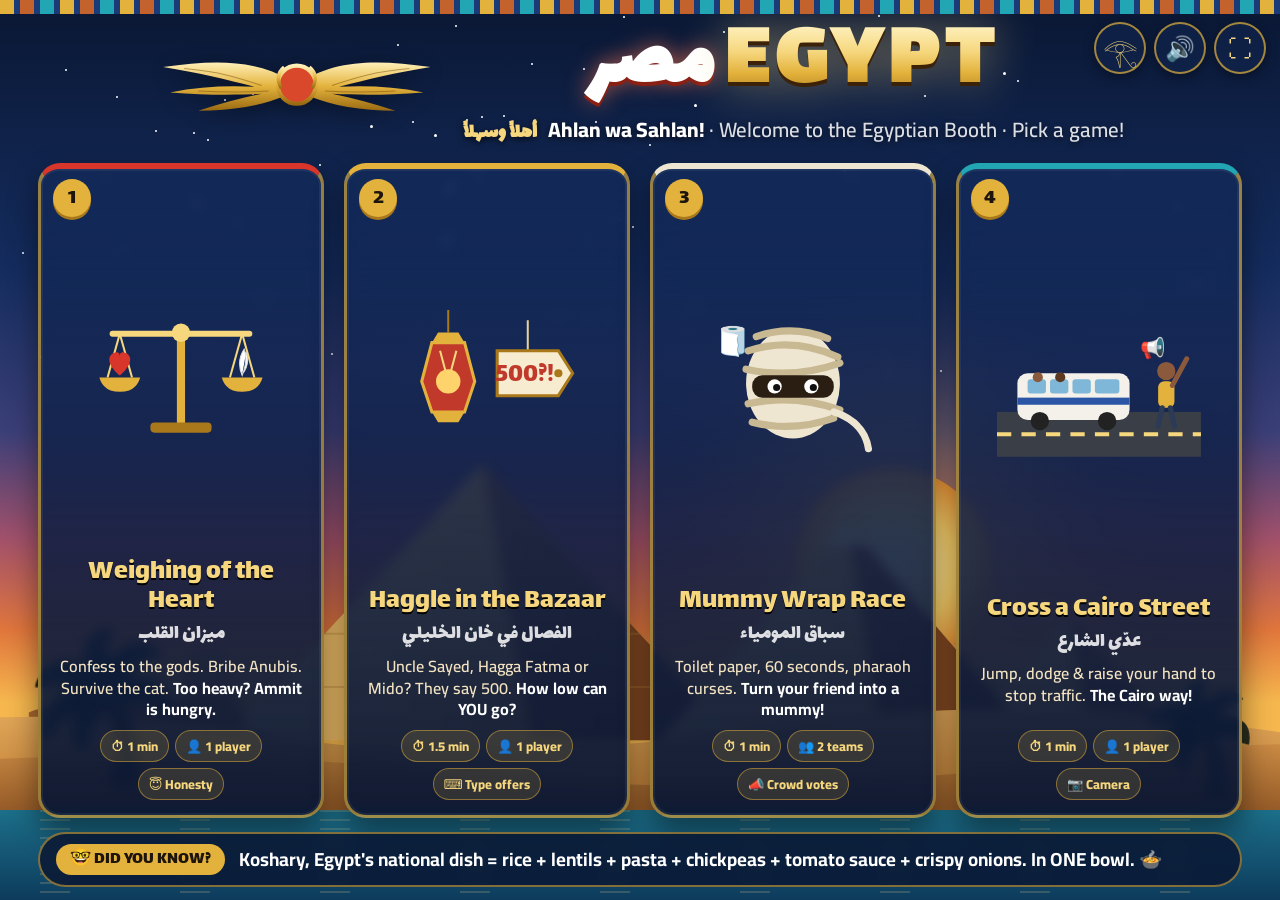
==== commit 1b6c1d27: "Fit dashboard card art on tablet and small laptop screens Co-Authored-By: Claude Opus 5.5 <noreply@a" ====
--- a/index.html
+++ b/index.html
@@ -6,8 +6,8 @@
 <meta name="theme-color" content="#10234a">
 <meta name="description" content="Egypt booth: 4 funny interactive Egyptian games. Weighing of the Heart, Haggle in the Bazaar, Mummy Wrap Race, Cross a Cairo Street.">
 <title>Egypt Booth · أهلاً وسهلاً</title>
-<link rel="stylesheet" href="css/base.css?v=20261118c">
-<link rel="stylesheet" href="css/dashboard.css?v=20261118c">
+<link rel="stylesheet" href="css/base.css?v=20261118e">
+<link rel="stylesheet" href="css/dashboard.css?v=20261118e">
 <link rel="icon" href="data:image/svg+xml,<svg xmlns='http://www.w3.org/2000/svg' viewBox='0 0 100 100'><text y='.9em' font-size='90'>🔺</text></svg>">
 </head>
 <body>
@@ -199,7 +199,7 @@
   </div>
 </div>
 
-<script src="js/common.js?v=20261118c"></script>
-<script src="js/dashboard.js?v=20261118c"></script>
+<script src="js/common.js?v=20261118e"></script>
+<script src="js/dashboard.js?v=20261118e"></script>
 </body>
 </html>
--- a/css/dashboard.css
+++ b/css/dashboard.css
@@ -155,3 +155,7 @@
   .dash { height: auto; }
   .card .art { height: 26vh; flex: none; }
 }
+@media (max-width: 1000px), (max-height: 520px) {
+  .card .art { overflow: hidden; display: flex; align-items: center; justify-content: center; }
+  .card .art svg { width: auto; height: 100%; max-width: 90%; }
+}
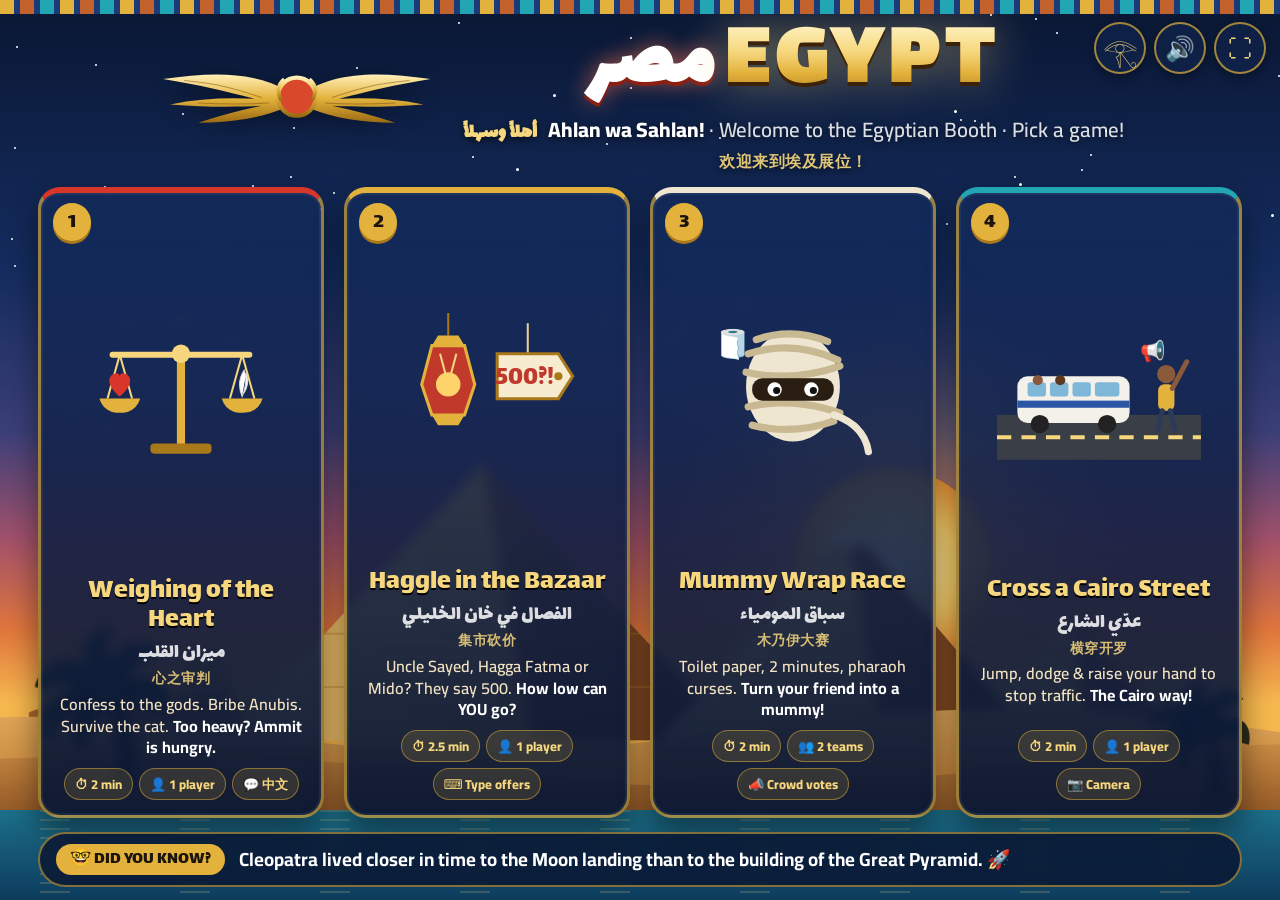
==== commit f7dc8f18: "Longer games, Chinese translations, plain YES/NO buttons - Heart: Chinese under every confession, qu" ====
--- a/index.html
+++ b/index.html
@@ -6,8 +6,8 @@
 <meta name="theme-color" content="#10234a">
 <meta name="description" content="Egypt booth: 4 funny interactive Egyptian games. Weighing of the Heart, Haggle in the Bazaar, Mummy Wrap Race, Cross a Cairo Street.">
 <title>Egypt Booth · أهلاً وسهلاً</title>
-<link rel="stylesheet" href="css/base.css?v=20261118e">
-<link rel="stylesheet" href="css/dashboard.css?v=20261118e">
+<link rel="stylesheet" href="css/base.css?v=20261118g">
+<link rel="stylesheet" href="css/dashboard.css?v=20261118g">
 <link rel="icon" href="data:image/svg+xml,<svg xmlns='http://www.w3.org/2000/svg' viewBox='0 0 100 100'><text y='.9em' font-size='90'>🔺</text></svg>">
 </head>
 <body>
@@ -72,7 +72,7 @@
     </svg>
     <div class="titles">
       <h1 class="egypt"><span class="ar-title">مصر</span><span class="en-title">EGYPT</span></h1>
-      <p class="welcome"><span class="ar">أهلاً وسهلاً</span> Ahlan wa Sahlan! <span class="dim">· Welcome to the Egyptian Booth · Pick a game!</span></p>
+      <p class="welcome"><span class="ar">أهلاً وسهلاً</span> Ahlan wa Sahlan! <span class="dim">· Welcome to the Egyptian Booth · Pick a game!</span> <span class="zh dim-zh">欢迎来到埃及展位！</span></p>
     </div>
   </header>
 
@@ -92,9 +92,9 @@
         </svg>
       </div>
       <h2>Weighing of the Heart</h2>
-      <p class="ar-sub">ميزان القلب</p>
+      <p class="ar-sub">ميزان القلب <span class="zh">心之审判</span></p>
       <p class="tag">Confess to the gods. Bribe Anubis. Survive the cat. <b>Too heavy? Ammit is hungry.</b></p>
-      <div class="meta"><span>⏱ 1 min</span><span>👤 1 player</span><span>😇 Honesty</span></div>
+      <div class="meta"><span>⏱ 2 min</span><span>👤 1 player</span><span>💬 中文</span></div>
     </a>
 
     <a class="card c2" href="haggle.html" data-key="2" style="--d:.15s">
@@ -118,9 +118,9 @@
         </svg>
       </div>
       <h2>Haggle in the Bazaar</h2>
-      <p class="ar-sub">الفصال في خان الخليلي</p>
+      <p class="ar-sub">الفصال في خان الخليلي <span class="zh">集市砍价</span></p>
       <p class="tag">Uncle Sayed, Hagga Fatma or Mido? They say 500. <b>How low can YOU go?</b></p>
-      <div class="meta"><span>⏱ 1.5 min</span><span>👤 1 player</span><span>⌨️ Type offers</span></div>
+      <div class="meta"><span>⏱ 2.5 min</span><span>👤 1 player</span><span>⌨️ Type offers</span></div>
     </a>
 
     <a class="card c3" href="mummy.html" data-key="3" style="--d:.25s">
@@ -141,9 +141,9 @@
         </svg>
       </div>
       <h2>Mummy Wrap Race</h2>
-      <p class="ar-sub">سباق المومياء</p>
-      <p class="tag">Toilet paper, 60 seconds, pharaoh curses. <b>Turn your friend into a mummy!</b></p>
-      <div class="meta"><span>⏱ 1 min</span><span>👥 2 teams</span><span>📣 Crowd votes</span></div>
+      <p class="ar-sub">سباق المومياء <span class="zh">木乃伊大赛</span></p>
+      <p class="tag">Toilet paper, 2 minutes, pharaoh curses. <b>Turn your friend into a mummy!</b></p>
+      <div class="meta"><span>⏱ 2 min</span><span>👥 2 teams</span><span>📣 Crowd votes</span></div>
     </a>
 
     <a class="card c4" href="street.html" data-key="4" style="--d:.35s">
@@ -169,9 +169,9 @@
         </svg>
       </div>
       <h2>Cross a Cairo Street</h2>
-      <p class="ar-sub">عدّي الشارع</p>
+      <p class="ar-sub">عدّي الشارع <span class="zh">横穿开罗</span></p>
       <p class="tag">Jump, dodge &amp; raise your hand to stop traffic. <b>The Cairo way!</b></p>
-      <div class="meta"><span>⏱ 1 min</span><span>👤 1 player</span><span>📷 Camera</span></div>
+      <div class="meta"><span>⏱ 2 min</span><span>👤 1 player</span><span>📷 Camera</span></div>
     </a>
   </section>
 
@@ -199,7 +199,7 @@
   </div>
 </div>
 
-<script src="js/common.js?v=20261118e"></script>
-<script src="js/dashboard.js?v=20261118e"></script>
+<script src="js/common.js?v=20261118g"></script>
+<script src="js/dashboard.js?v=20261118g"></script>
 </body>
 </html>
--- a/css/base.css
+++ b/css/base.css
@@ -22,6 +22,7 @@
   --green: #2e9e5b;
   --display: "Lalezar", "Impact", "Arial Black", system-ui, sans-serif;
   --body: "Cairo", "Segoe UI", system-ui, sans-serif;
+  --zh: "PingFang SC", "Microsoft YaHei", "Noto Sans SC", "Hiragino Sans GB", sans-serif;
   --hiero: "Hiero", "Segoe UI Historic", "Noto Sans Egyptian Hieroglyphs", serif;
   --radius: 18px;
   --shadow: 0 10px 30px rgba(0,0,0,.35);
@@ -42,6 +43,9 @@
 input, textarea { user-select: text; -webkit-user-select: text; }
 button { font-family: inherit; cursor: pointer; }
 .ar { font-family: var(--display); direction: rtl; }
+.zh { font-family: var(--zh); font-weight: 600; letter-spacing: .5px; }
+.closure-zh { font-family: var(--zh); font-size: clamp(14px, 1.9vh, 18px); color: var(--lapis-2); opacity: .85; margin: -4px 0 6px; }
+.btn .zh-sm { font-family: var(--zh); font-size: .62em; font-weight: 600; opacity: .85; margin-left: .2em; }
 
 /* ---------- buttons ---------- */
 .btn {
--- a/css/dashboard.css
+++ b/css/dashboard.css
@@ -29,6 +29,8 @@
 .welcome { margin: .3vh 0 0; font-size: clamp(16px, 2.3vh, 26px); font-weight: 800; color: #fff; text-shadow: 0 2px 6px rgba(0,0,0,.7); }
 .welcome .ar { color: var(--gold-2); margin-right: .3em; }
 .welcome .dim { font-weight: 600; opacity: .85; }
+.welcome .dim-zh { display: block; font-size: .78em; color: var(--gold-2); opacity: .9; margin-top: 2px; }
+.card .ar-sub .zh { display: block; font-size: .66em; color: var(--gold-2); direction: ltr; margin-top: 1px; }
 
 /* cards */
 .cards { flex: 1; display: grid; grid-template-columns: repeat(4, 1fr); gap: 1.6vw; min-height: 0; }
